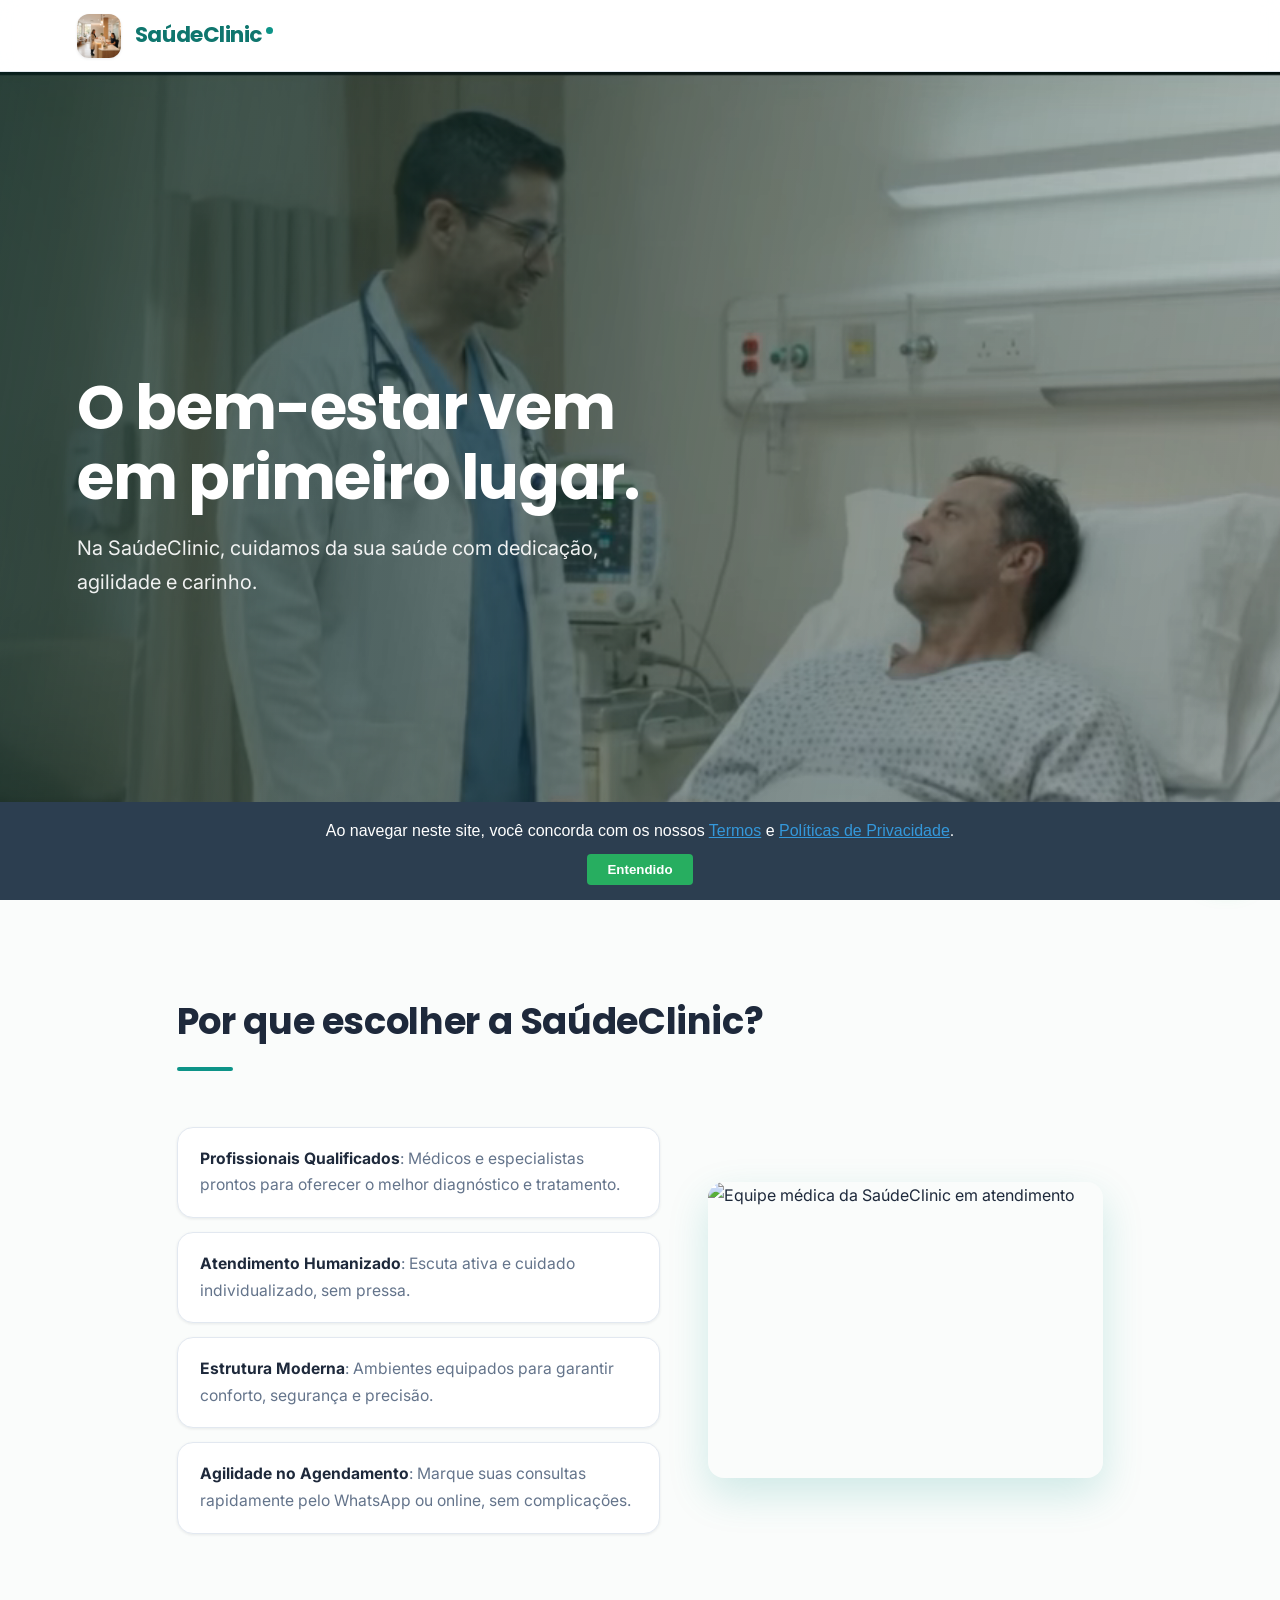
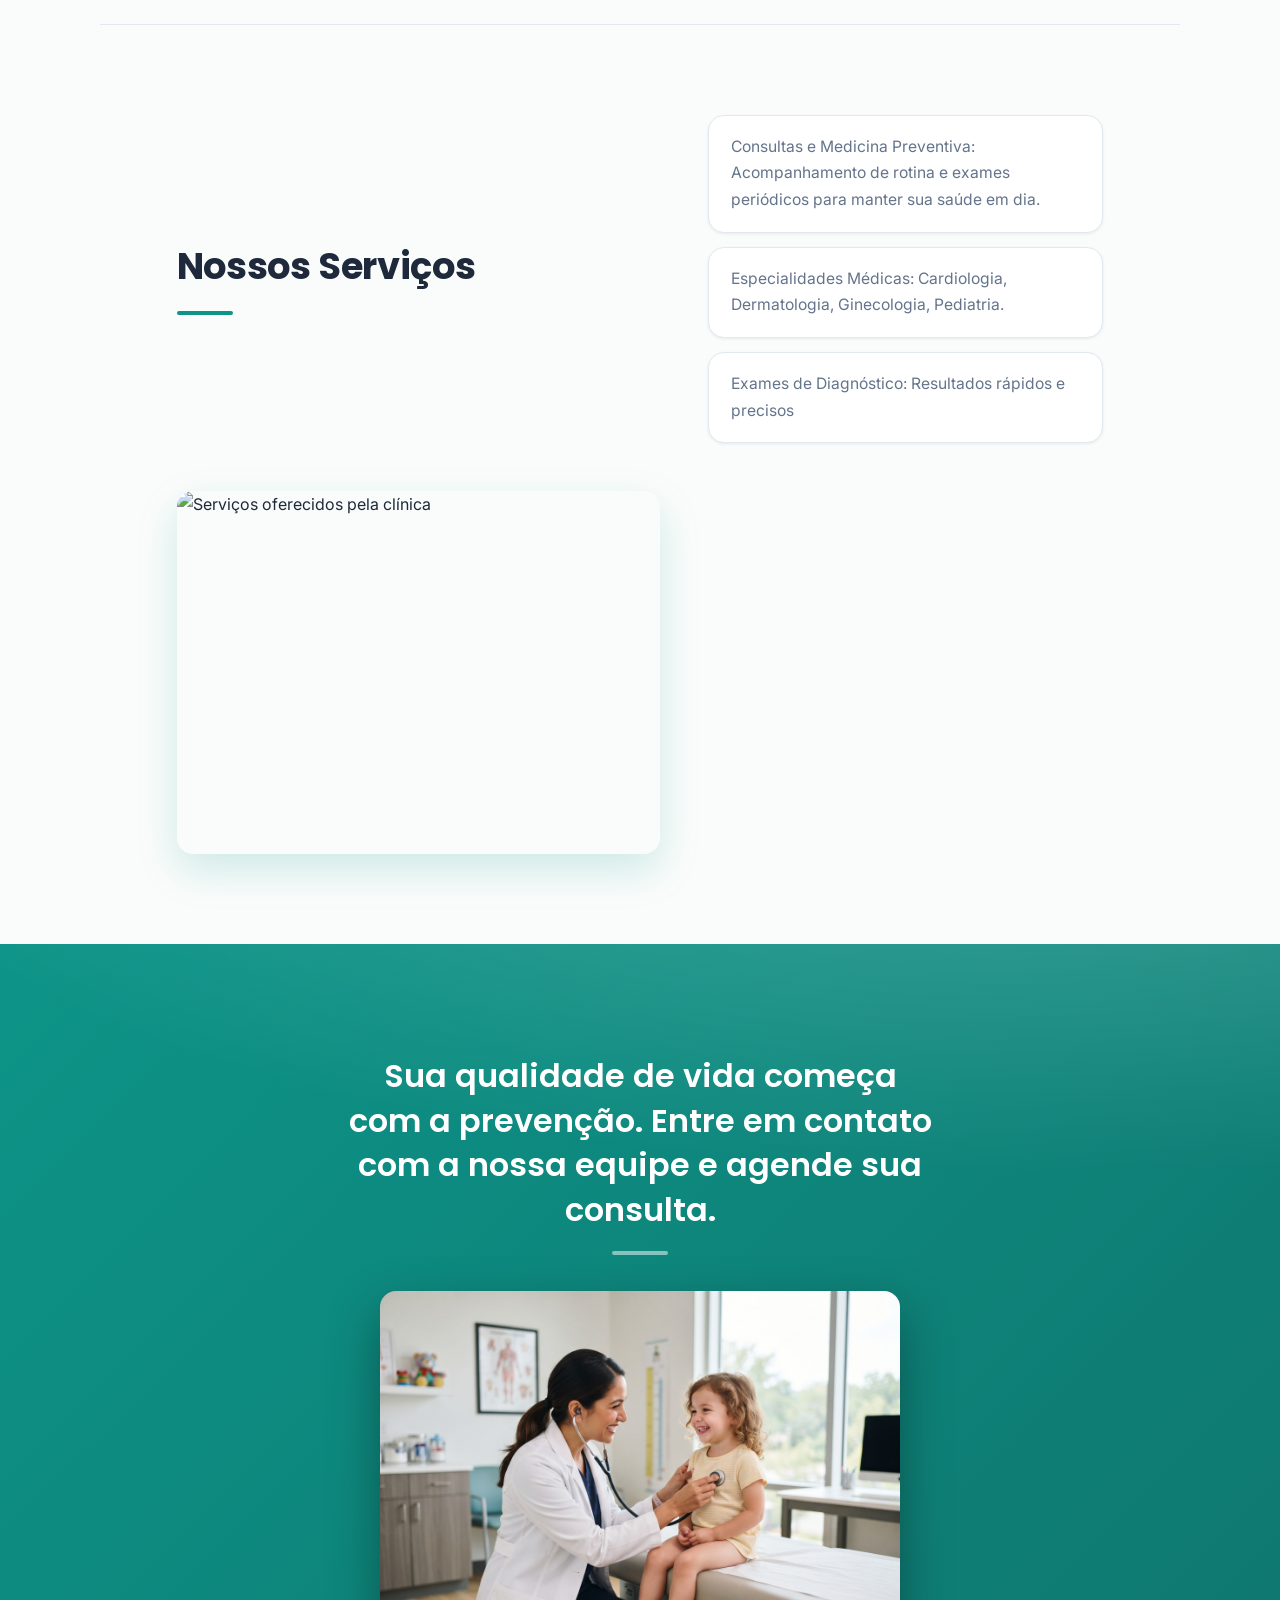
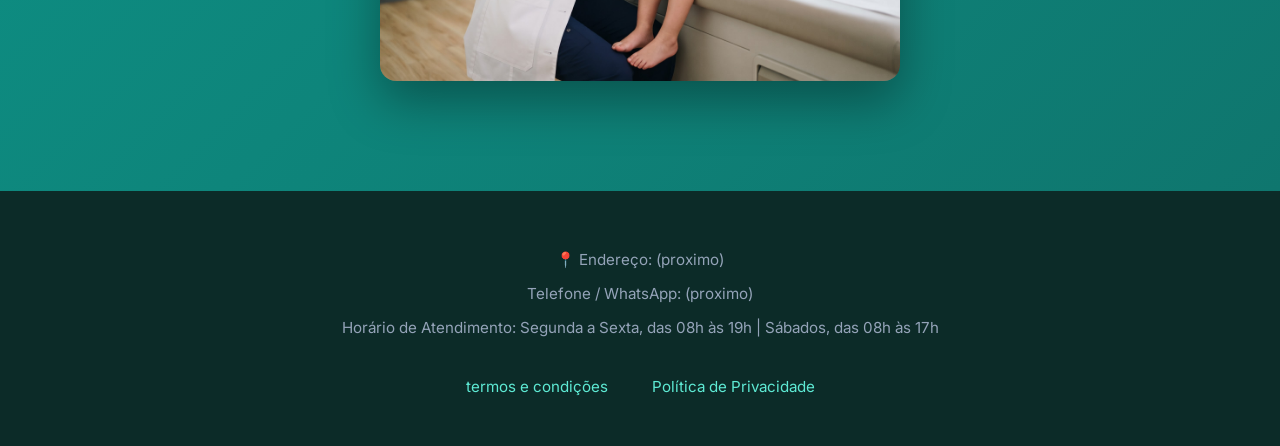
==== index.html @ 7f6b4da1 "Subiendo pagina de la clinica" ====
<!DOCTYPE html>
<html lang="pt-BR">
<head>
    <meta charset="UTF-8">
    <meta name="viewport" content="width=device-width, initial-scale=1.0">
    <title>Meu Demo</title>
    <link rel="stylesheet" href="style.css">
</head>
<body>
    <header>
        <!--título de la demo-->
        
        <nav>
            <img src="img/logo.jpg" alt="logo representativo" class="img">
            <a href="index.html" class="logo">SaúdeClinic</a>
        </nav>
        <video autoplay loop muted playsinline class="video_background">
          <source src="videos/video.mp4" type="video/mp4">
          <source src="videos/video.webm" type="video/webm">
          O seu Telefone não soporta esse formato de video
        </video>
        <h1>
            O bem-estar vem em primeiro lugar.
        </h1>
        <h4>
            Na SaúdeClinic, cuidamos da sua saúde com dedicação, agilidade e carinho.
        </h4>
    </header>
    <main>
      <section id= "por_que">       
        <h2>
            Por que escolher a SaúdeClinic?
        </h2>
        <ul>
            <li><strong>Profissionais Qualificados</strong>: Médicos e especialistas prontos para oferecer o melhor diagnóstico e tratamento.</li>
          
            <li><strong>Atendimento Humanizado</strong>: Escuta ativa e cuidado individualizado, sem pressa.</li>
          
            <li><strong>Estrutura Moderna</strong>: Ambientes equipados para garantir conforto, segurança e precisão.</li>
          
            <li><strong>Agilidade no Agendamento</strong>: Marque suas consultas rapidamente pelo WhatsApp ou online, sem complicações.</li>
          
        </ul>
        <img src="img/imagen1.jpg" alt="Equipe médica da SaúdeClinic em atendimento" class="img1">
      </section>
      <section id="servicio"> 
        
        <h2>Nossos Serviços</h2>
        <ul>
          
            <li>Consultas e Medicina Preventiva: Acompanhamento de rotina e exames periódicos para manter sua saúde em dia.</li>
          
            <li>Especialidades Médicas:  Cardiologia, Dermatologia, Ginecologia, Pediatria.</li>
          
            <li>Exames de Diagnóstico: Resultados rápidos e precisos </li>
          
        </ul>
        <img src="img/imagen2.jpg" alt="Serviços oferecidos pela clínica" class="img2">
      </section>
      <section id="qualidade">
        <h3>
            Sua qualidade de vida começa com a prevenção. Entre em contato com a nossa equipe e agende sua consulta.
        </h3>
        <img src="img/imagen3.jpg" alt="Consulta médica de qualidade" class="img3">
      </section>
    </main>
    <footer>
    <p> 
        📍 Endereço: (proximo)
    </p>
    <p>
        Telefone / WhatsApp: (proximo)
    </p>
    <p>
         Horário de Atendimento: Segunda a Sexta, das 08h às 19h | Sábados, das 08h às 17h
    </p>
    <a href="legal/termos.html">
      termos e condições
    </a>
    <a href="legal/privacidade.html">
      Política de Privacidade
    </a>
      
    </footer>
    <!-- Banner de privacidad -->
<div id="aviso-privacidad" style="display: none; position: fixed; bottom: 0; left: 0; right: 0; background: #2c3e50; color: #fff; padding: 15px; text-align: center; font-family: sans-serif; z-index: 9999;">
    <p style="margin: 0 0 10px 0;">
        Ao navegar neste site, você concorda com os nossos <a href="termos.html" style="color: #3498db;">Termos</a> e <a href="privacidade.html" style="color: #3498db;">Políticas de Privacidade</a>.
    </p>
    <button onclick="aceitarTermos()" style="background: #27ae60; color: white; border: none; padding: 8px 20px; border-radius: 4px; cursor: pointer; font-weight: bold;">
        Entendido
    </button>
</div>
    <script src="demo.js"></script>
</body>
</html>
---- style.css ----
/* =========================================================
   SAÚDECLINIC — UX Edition
   Paleta: verde clínico + neutros cálidos
   Tipografía: Poppins (títulos) + Inter (texto)
   ========================================================= */

@import url('https://fonts.googleapis.com/css2?family=Poppins:wght@400;600;700&family=Inter:wght@400;500&display=swap');

/* ===== Design tokens ===== */
:root {
  --primaria: #0d9488;
  --primaria-escura: #0f766e;
  --primaria-clara: #ccfbf1;
  --tinta: #1e293b;        /* texto principal */
  --tinta-suave: #64748b;  /* texto secundario */
  --fundo: #fafcfb;
  --carta: #ffffff;
  --borde: #e2e8f0;
  --radio: 16px;
  --sombra-sm: 0 1px 3px rgba(15, 23, 42, .08);
  --sombra-md: 0 8px 24px rgba(15, 23, 42, .10);
  --sombra-lg: 0 16px 40px rgba(13, 148, 136, .18);
  --fonte-titulo: 'Poppins', sans-serif;
  --fonte-texto: 'Inter', sans-serif;
  --nav-h: 72px;
}

/* ===== Reset ===== */
* { margin: 0; padding: 0; box-sizing: border-box; }

html { scroll-behavior: smooth; } /* scroll suave entre secciones */

body {
  font-family: var(--fonte-texto);
  color: var(--tinta);
  background: var(--fundo);
  line-height: 1.7;
  padding-top: var(--nav-h);
}

img { max-width: 100%; display: block; }

h1, h2, h3, .logo { font-family: var(--fonte-titulo); }

/* ===== NAV: fijo, limpio, con estado scroll ===== */
nav {
  position: fixed;
  top: 0; left: 0;
  width: 100%;
  height: var(--nav-h);
  display: flex;
  align-items: center;
  gap: 14px;
  padding: 0 6vw;
  background: rgba(255, 255, 255, .85);
  backdrop-filter: blur(12px);          /* efecto cristal */
  -webkit-backdrop-filter: blur(12px);
  border-bottom: 1px solid var(--borde);
  z-index: 1000;
}

nav .img {
  width: 44px; height: 44px;
  border-radius: 12px;
  object-fit: cover;
  box-shadow: var(--sombra-sm);
  transition: transform .3s ease;
}

nav .img:hover { transform: scale(1.08) rotate(-3deg); }

nav .logo {
  font-size: 1.35rem;
  font-weight: 700;
  letter-spacing: -.02em;
  color: var(--primaria-escura);
  text-decoration: none;
  display: flex;
  align-items: center;
  gap: 4px;
}

nav .logo::after {
  content: "";               /* puntito de marca */
  width: 7px; height: 7px;
  border-radius: 50%;
  background: var(--primaria);
  margin-bottom: 10px;
}

/* ===== HEADER: hero con video ===== */
header {
  position: relative;
  min-height: calc(100vh - var(--nav-h));
  display: flex;
  flex-direction: column;
  justify-content: center;
  align-items: flex-start;   /* alineado a la izquierda = más natural de leer */
  padding: 0 6vw;
  overflow: hidden;
  color: #fff;
}

.video_background {
  position: absolute;
  inset: 0;
  width: 100%; height: 100%;
  object-fit: cover;
  z-index: -2;
}

/* degradado oscuro: más fuerte abajo, texto siempre legible */
header::after {
  content: "";
  position: absolute;
  inset: 0;
  background: linear-gradient(100deg,
    rgba(6, 40, 37, .78) 0%,
    rgba(6, 40, 37, .45) 55%,
    rgba(6, 40, 37, .25) 100%);
  z-index: -1;
}

header h1 {
  font-size: clamp(2.2rem, 5vw, 3.8rem); /* fluido: nunca gigante ni chico */
  font-weight: 700;
  line-height: 1.15;
  letter-spacing: -.02em;
  max-width: 15ch;              /* ancho de lectura ideal */
  margin-bottom: 18px;
  animation: subir .8s ease-out both;
}

header h4 {
  font-size: clamp(1rem, 2vw, 1.25rem);
  font-weight: 400;
  max-width: 46ch;
  color: rgba(255, 255, 255, .92);
  animation: subir .8s .15s ease-out both;
}

@keyframes subir {
  from { opacity: 0; transform: translateY(24px); }
  to   { opacity: 1; transform: translateY(0); }
}

/* ===== SECCIONES: ritmo y jerarquía ===== */
section {
  max-width: 1080px;
  margin: 0 auto;
  padding: 90px 6vw;
}

section h2 {
  font-size: clamp(1.6rem, 3.5vw, 2.3rem);
  font-weight: 700;
  color: var(--tinta);
  letter-spacing: -.01em;
  margin-bottom: 8px;
}

/* subtítulo implícito: una línea decorativa corta bajo cada h2 */
section h2::after {
  content: "";
  display: block;
  width: 56px; height: 4px;
  border-radius: 4px;
  background: var(--primaria);
  margin-top: 14px;
}

#por_que { border-bottom: 1px solid var(--borde); }

/* imagen + lista en dos columnas (escritorio) */
#por_que, #servicio {
  display: grid;
  grid-template-columns: 1.1fr .9fr;
  gap: 48px;
  align-items: center;
}

#por_que h2, #servico h2 { grid-column: 1 / -1; }

/* ===== Tarjetas de lista ===== */
section ul { list-style: none; display: grid; gap: 14px; }

section li {
  background: var(--carta);
  border: 1px solid var(--borde);
  border-radius: var(--radio);
  padding: 18px 22px;
  font-size: .98rem;
  color: var(--tinta-suave);
  box-shadow: var(--sombra-sm);
  transition: transform .25s ease, box-shadow .25s ease, border-color .25s ease;
}

/* UX: la tarjeta reacciona al pasar el mouse — feedback vivo */
section li:hover {
  transform: translateY(-3px);
  box-shadow: var(--sombra-md);
  border-color: var(--primaria);
}

/* resalta la palabra clave en negrita que ya tienes en el texto */
section li strong { color: var(--tinta); }

/* ===== Imágenes de sección ===== */
section img {
  width: 100%;
  border-radius: var(--radio);
  box-shadow: var(--sombra-lg);
  aspect-ratio: 4 / 3;
  object-fit: cover;
  transition: transform .4s ease;
}

section img:hover { transform: scale(1.02); }

/* ===== Sección "qualidade": CTA final ===== */
#qualidade {
  grid-template-columns: 1fr;         /* ocupa todo el ancho */
  max-width: none;
  background:
    radial-gradient(1200px 400px at 80% -20%, rgba(204, 251, 241, .25), transparent),
    linear-gradient(135deg, var(--primaria) 0%, var(--primaria-escura) 100%);
  color: #fff;
  text-align: center;
  border-radius: 0;
  padding: 110px 6vw;
}

#qualidade h3 {
  font-size: clamp(1.4rem, 3vw, 2rem);
  font-weight: 600;
  max-width: 28ch;
  margin: 0 auto 36px;
  line-height: 1.4;
}

#qualidade h3::after {
  content: "";
  display: block;
  width: 56px; height: 4px;
  border-radius: 4px;
  background: rgba(255, 255, 255, .5);
  margin: 18px auto 0;
}

#qualidade img {
  width: min(520px, 90%);
  margin: 0 auto;
  border-radius: var(--radio);
  box-shadow: 0 20px 50px rgba(0, 0, 0, .35);
}

/* ===== FOOTER ===== */
footer {
  background: #0c2b28;
  color: #94a3b8;
  text-align: center;
  padding: 56px 20px 40px;
  font-size: .95rem;
}

footer p { margin-bottom: 8px; }

footer a {
  display: inline-block;
  color: #5eead4;
  text-decoration: none;
  margin: 20px 8px 0;
  padding: 6px 12px;
  border-radius: 8px;
  transition: background .25s ease;
}

footer a:hover { background: rgba(94, 234, 212, .12); }

/* ===== Responsive ===== */
@media (max-width: 760px) {
  #por_que, #servico { grid-template-columns: 1fr; }

  section { padding: 64px 6vw; }

  /* en móvil la imagen va primero: impacto visual antes del texto */
  #por_que img, #servico img { order: -1; }
}
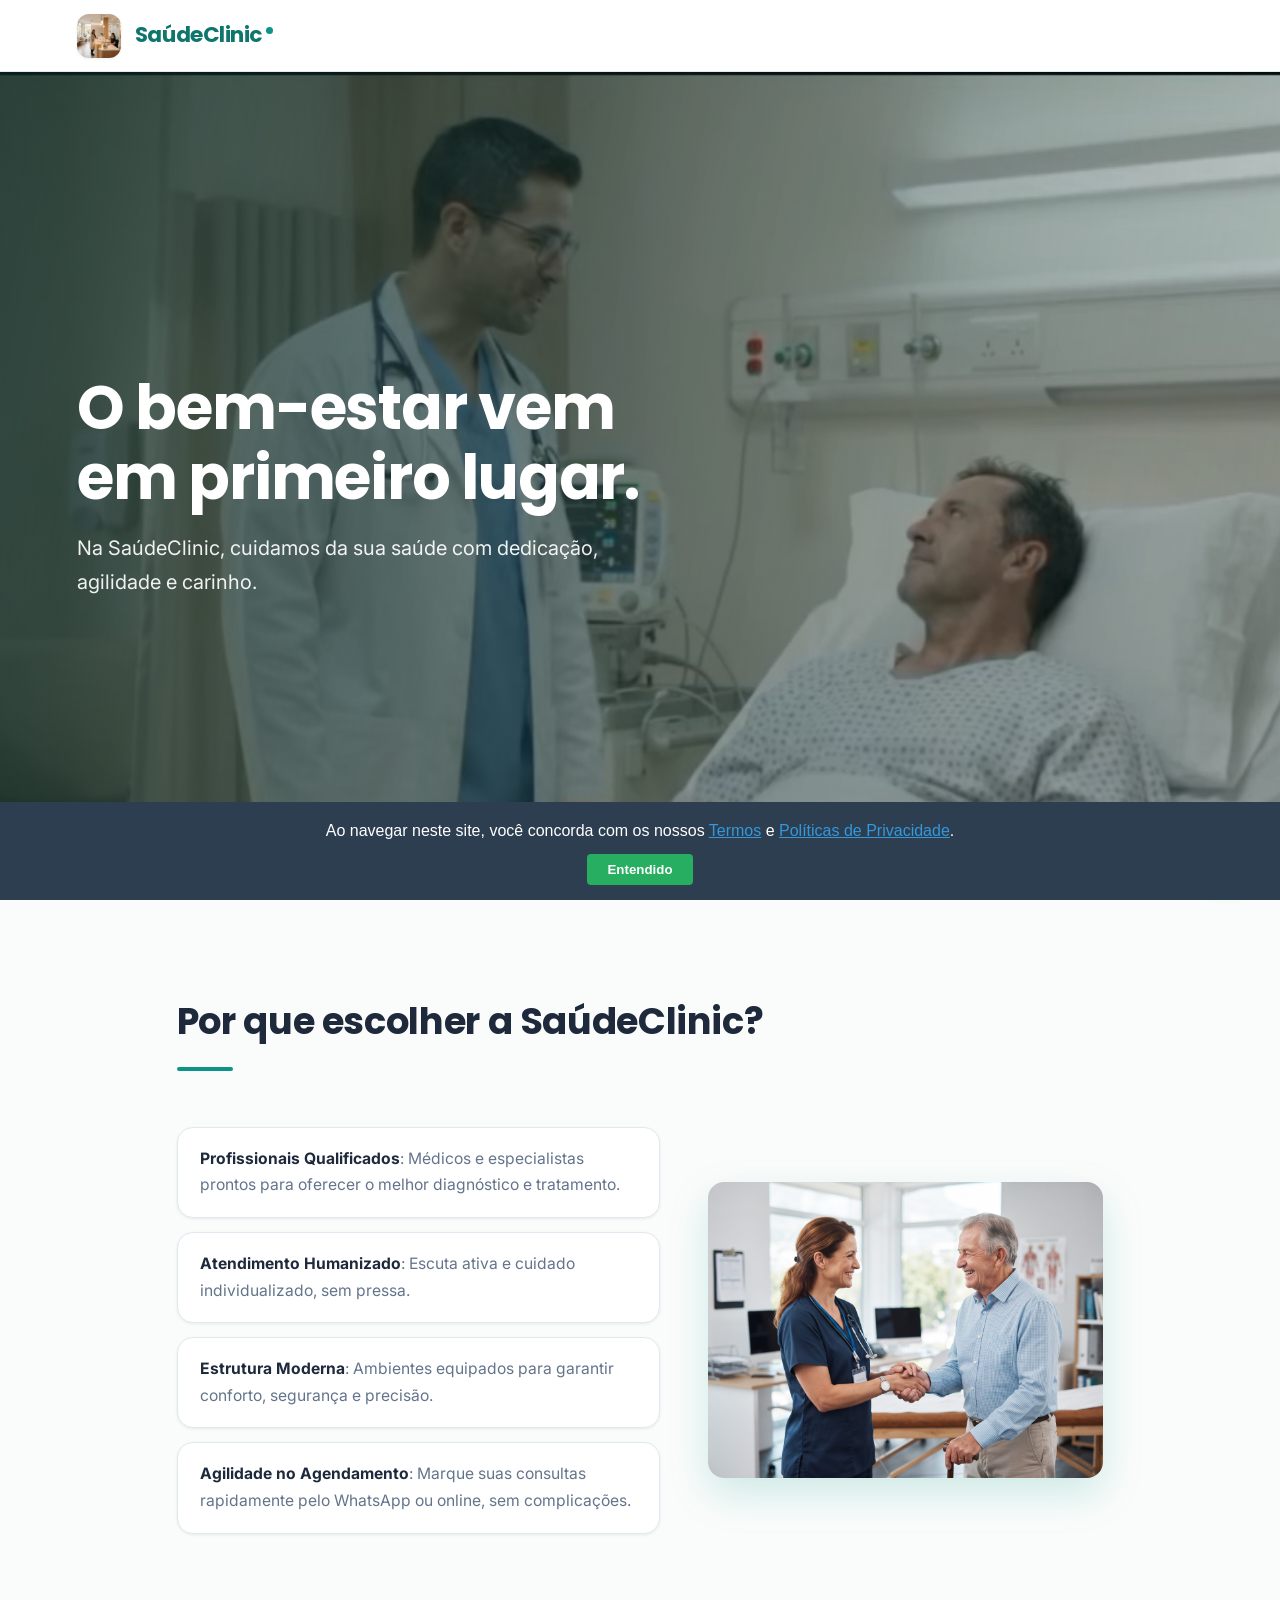
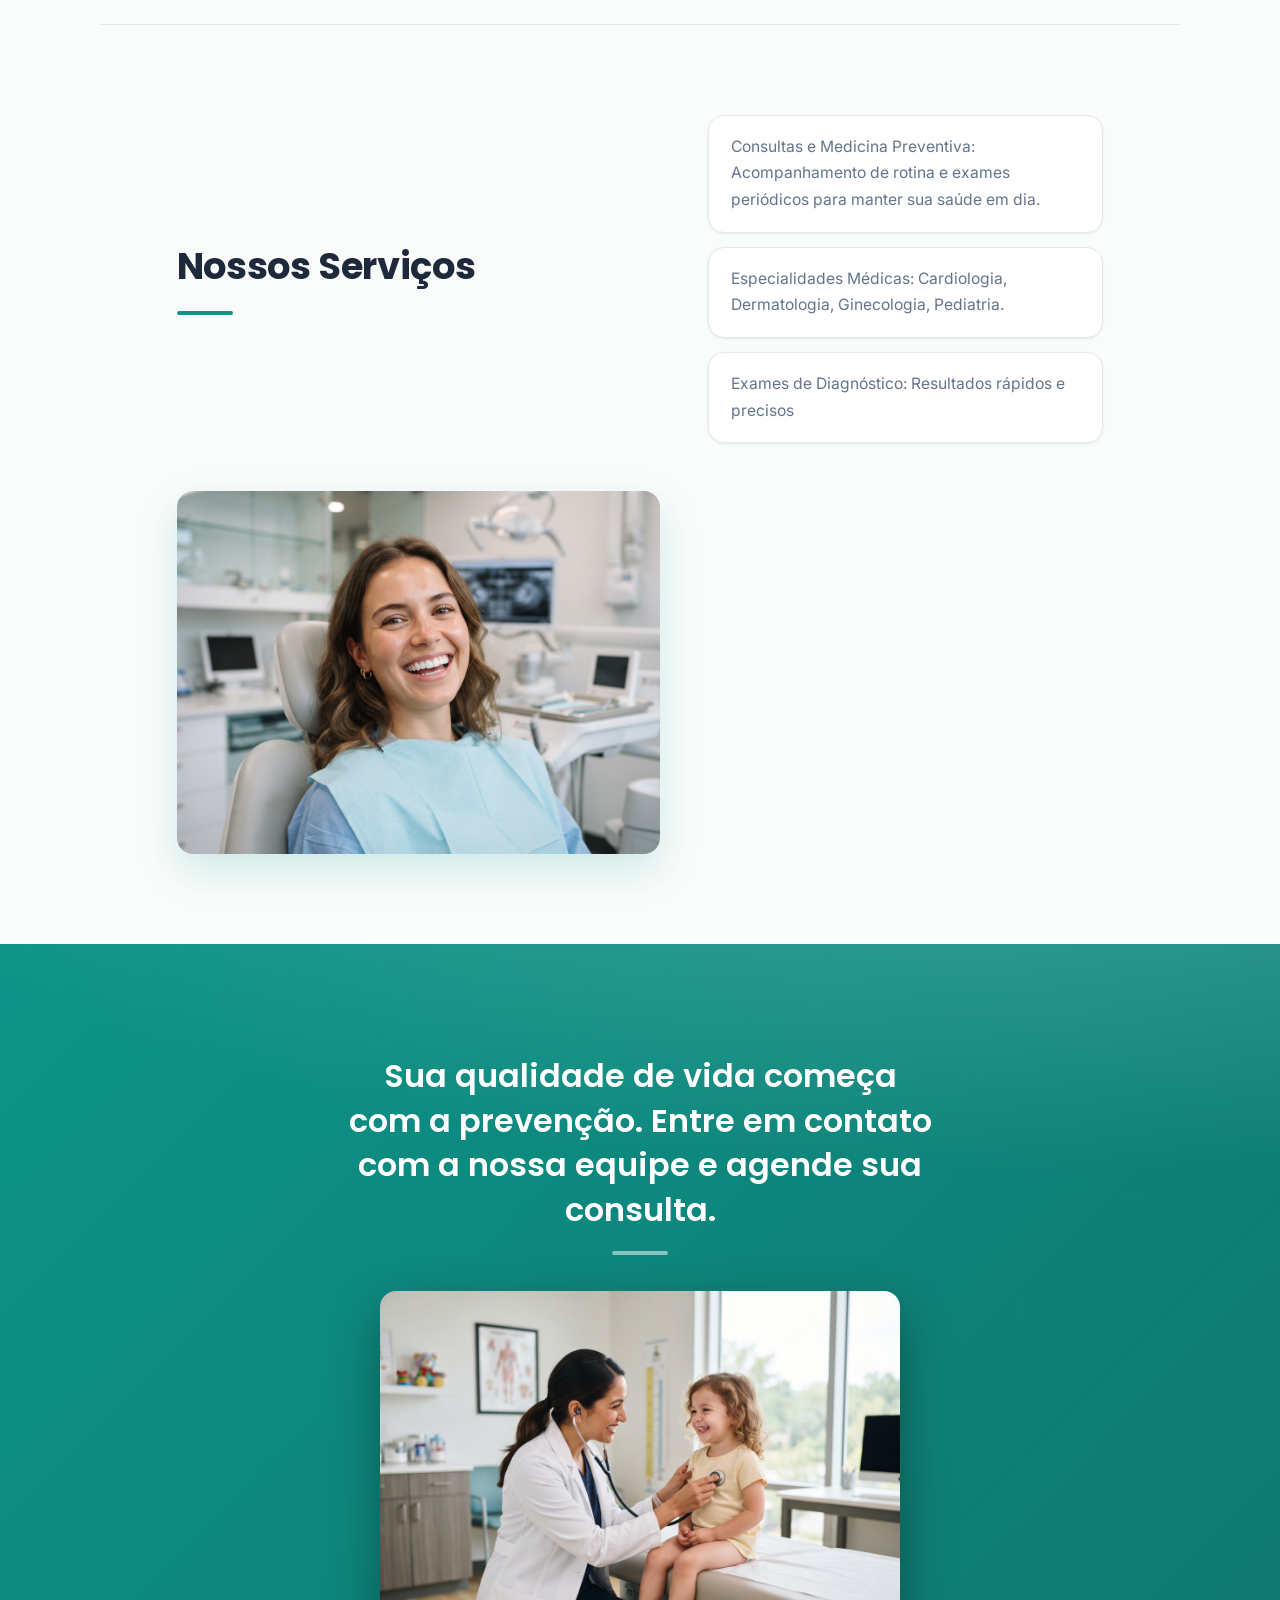
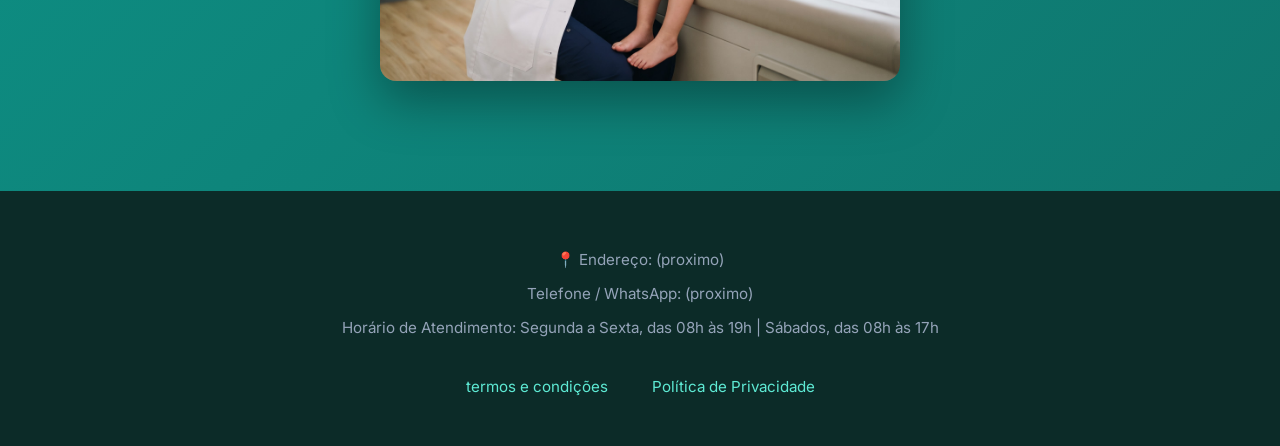
==== commit 8660b5c7: "Fix image filenames to use correct casing" ====
--- a/index.html
+++ b/index.html
@@ -27,7 +27,7 @@
         </h4>
     </header>
     <main>
-      <section id= "por_que">       
+      <section id="por_que">       
         <h2>
             Por que escolher a SaúdeClinic?
         </h2>
@@ -41,7 +41,7 @@
             <li><strong>Agilidade no Agendamento</strong>: Marque suas consultas rapidamente pelo WhatsApp ou online, sem complicações.</li>
           
         </ul>
-        <img src="img/imagen1.jpg" alt="Equipe médica da SaúdeClinic em atendimento" class="img1">
+        <img src="img/Imagen1.jpg" alt="Equipe médica da SaúdeClinic em atendimento" class="img1">
       </section>
       <section id="servicio"> 
         
@@ -55,7 +55,7 @@
             <li>Exames de Diagnóstico: Resultados rápidos e precisos </li>
           
         </ul>
-        <img src="img/imagen2.jpg" alt="Serviços oferecidos pela clínica" class="img2">
+        <img src="img/Imagen2.jpg" alt="Serviços oferecidos pela clínica" class="img2">
       </section>
       <section id="qualidade">
         <h3>
@@ -93,4 +93,4 @@
 </div>
     <script src="demo.js"></script>
 </body>
-</html>+</html>
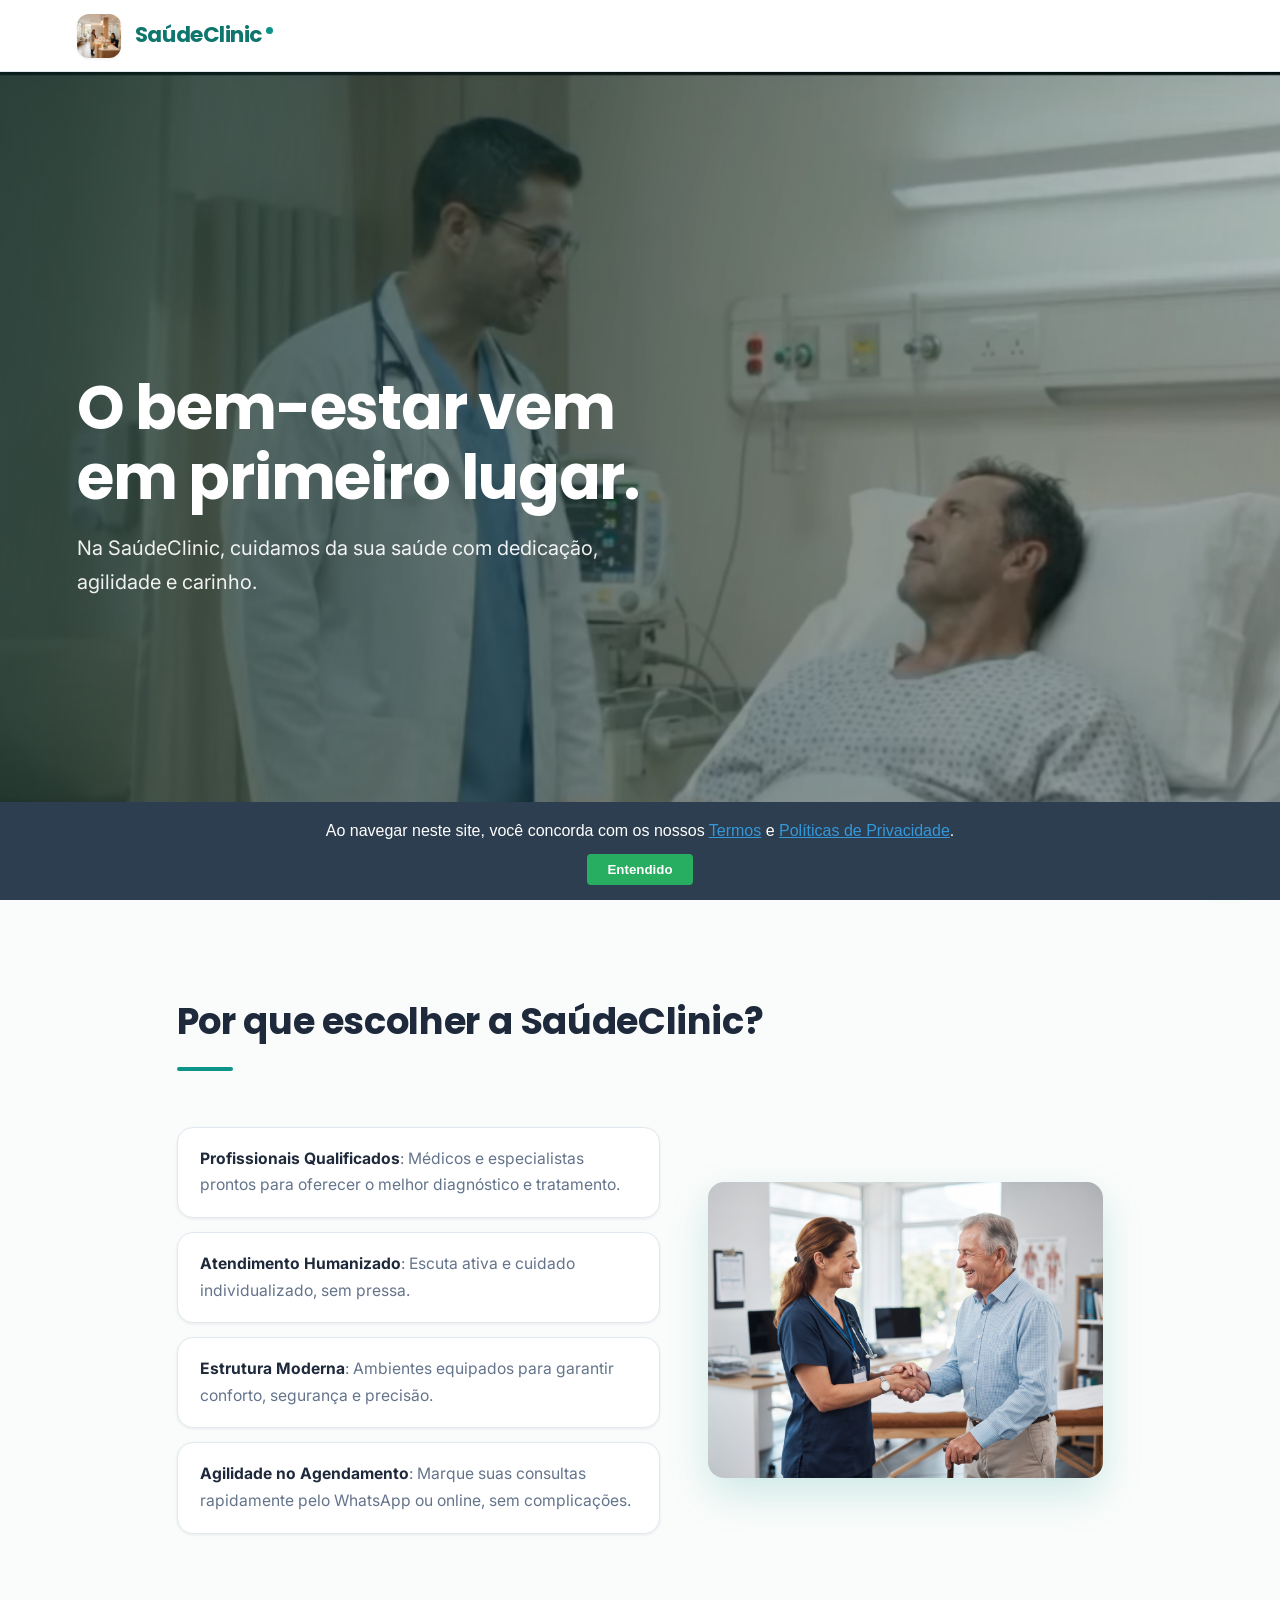
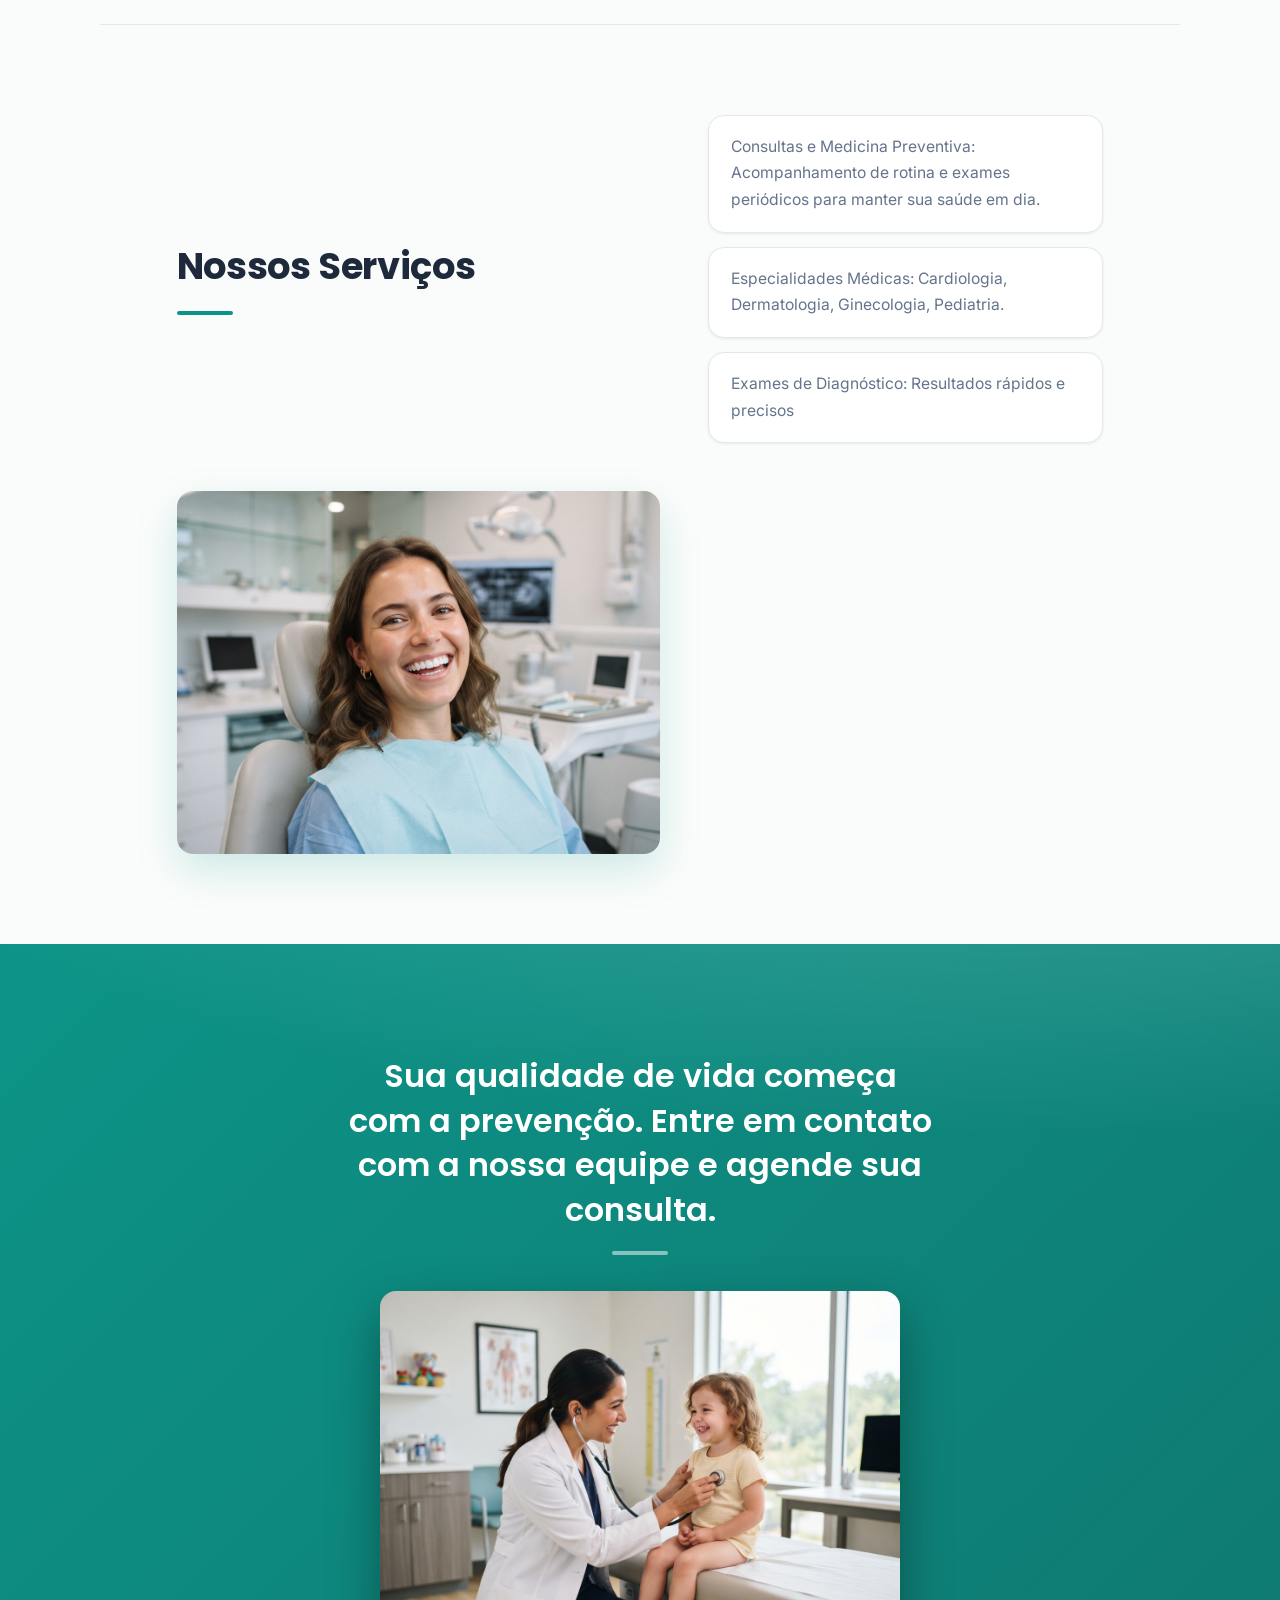
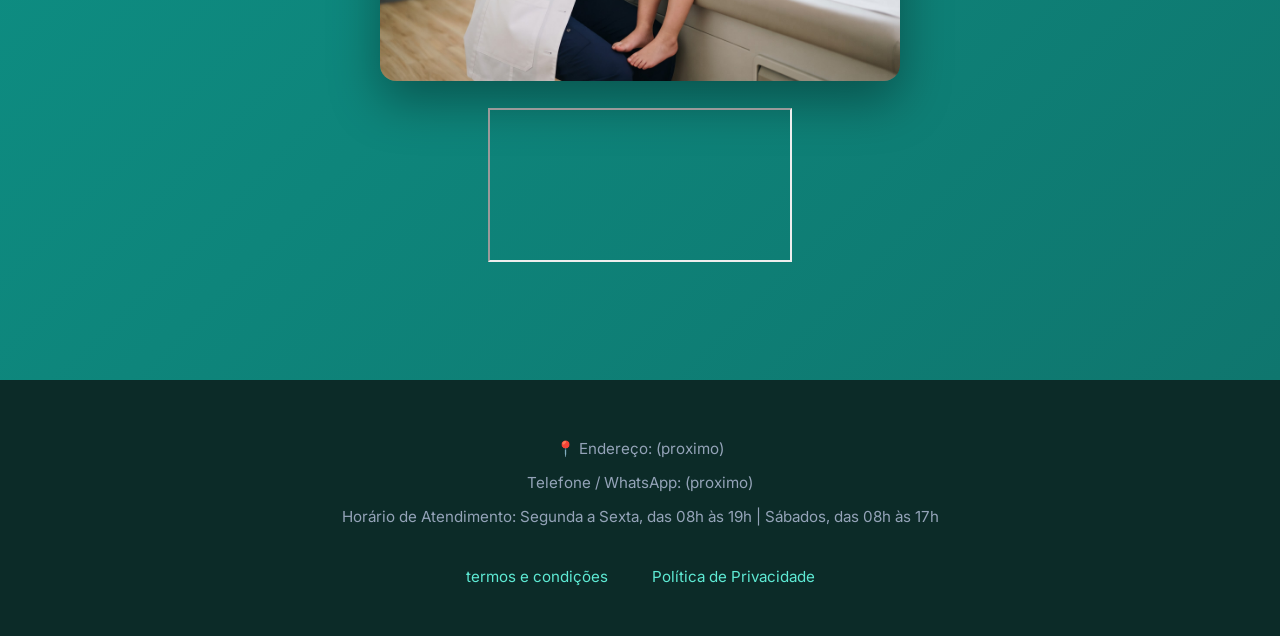
==== commit e6119031: "Insert responsive map container in index.html Added a responsive map container with Google Maps ifra" ====
--- a/index.html
+++ b/index.html
@@ -62,6 +62,15 @@
             Sua qualidade de vida começa com a prevenção. Entre em contato com a nossa equipe e agende sua consulta.
         </h3>
         <img src="img/imagen3.jpg" alt="Consulta médica de qualidade" class="img3">
+          <br>
+          <!-- Contenedor Responsivo del Mapa -->
+<div class="mapa-container">
+  <iframe 
+    src="https://www.google.com/maps/embed?pb=!1m18!1m12!1m3!1d15935.340919246187!2d-60.016335!3d-3.103831!2m3!1f0!2f0!3f0!3m2!1i1024!2i768!4f13.1!3m3!1m2!1s0x926c1ab4145ef2a1%3A0x868c2d28f0bf19c1!2sAdrian%C3%B3polis%2C%20Manaus%20-%20AM!5e0!3m2!1ses!2sbr!4v1700000000000!5m2!1ses!2sbr" 
+    loading="lazy" 
+    referrerpolicy="no-referrer-when-downgrade">
+  </iframe>
+    </div>
       </section>
     </main>
     <footer>
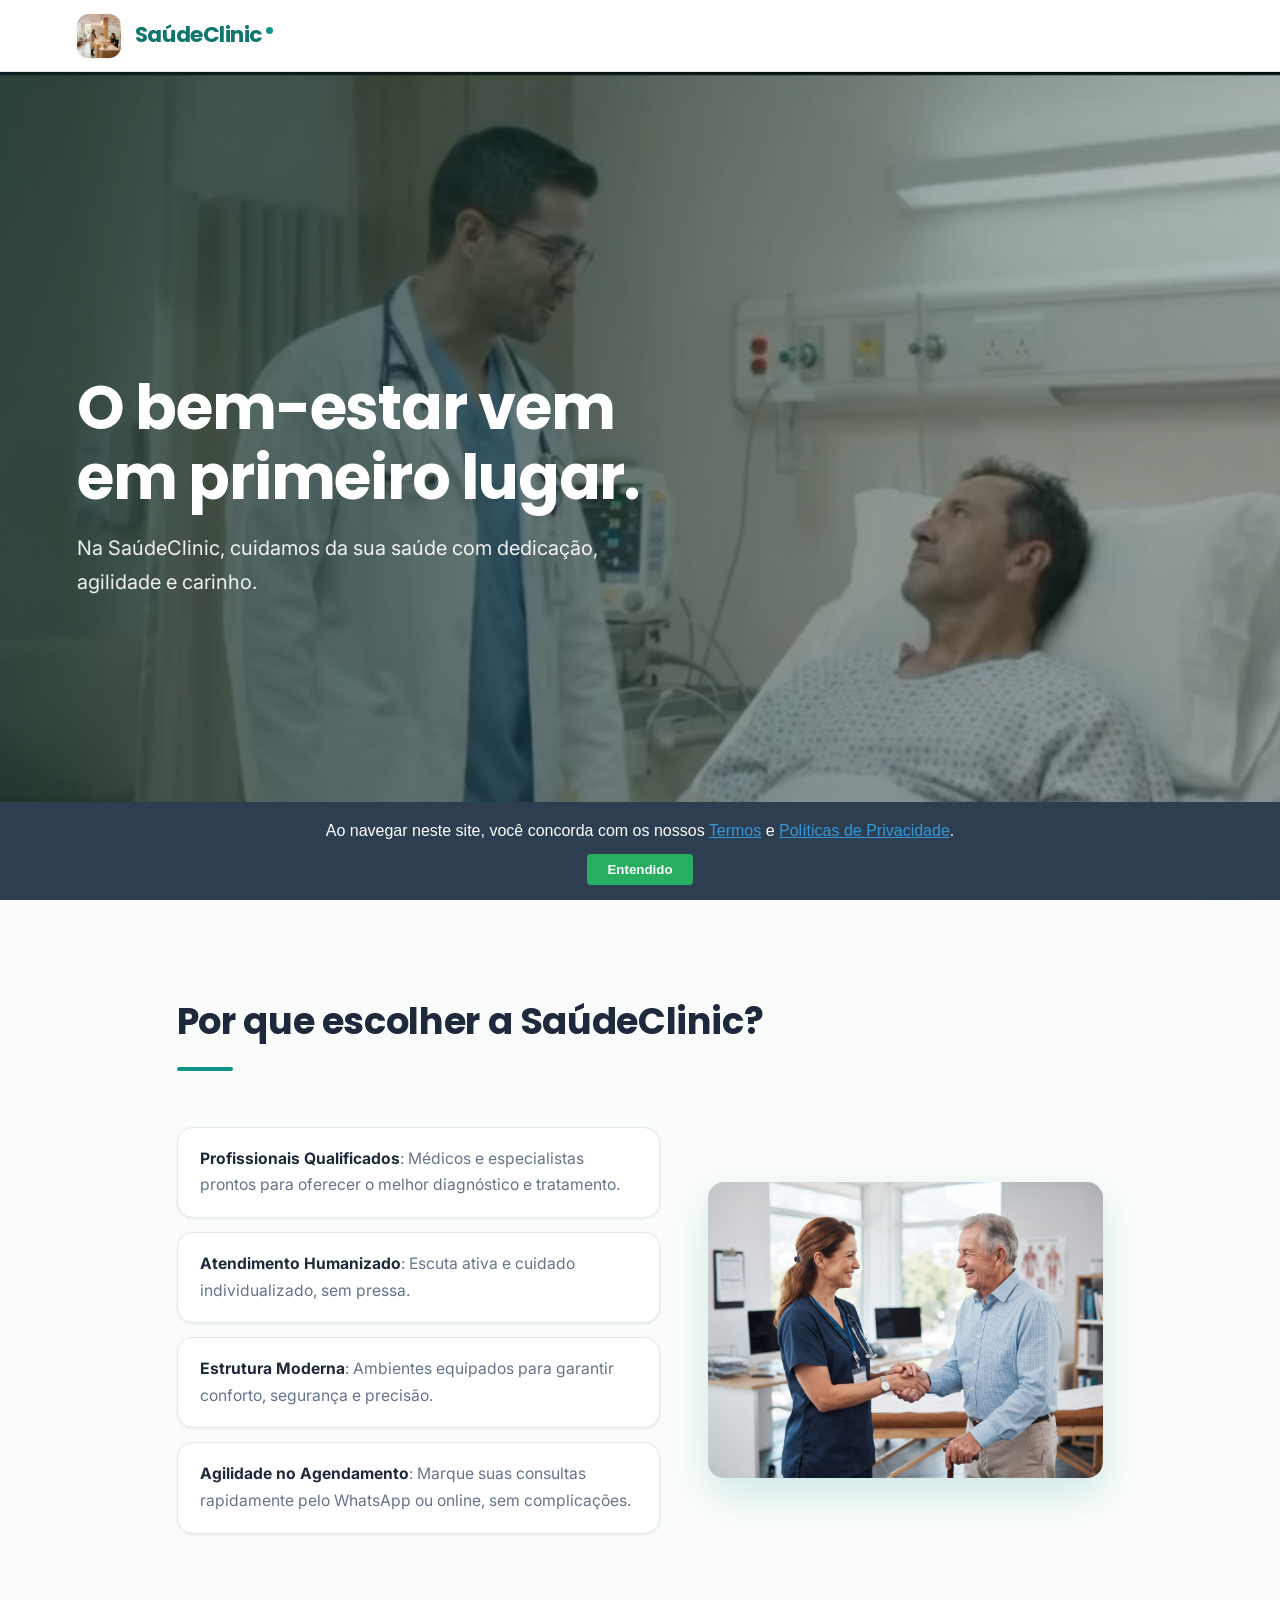
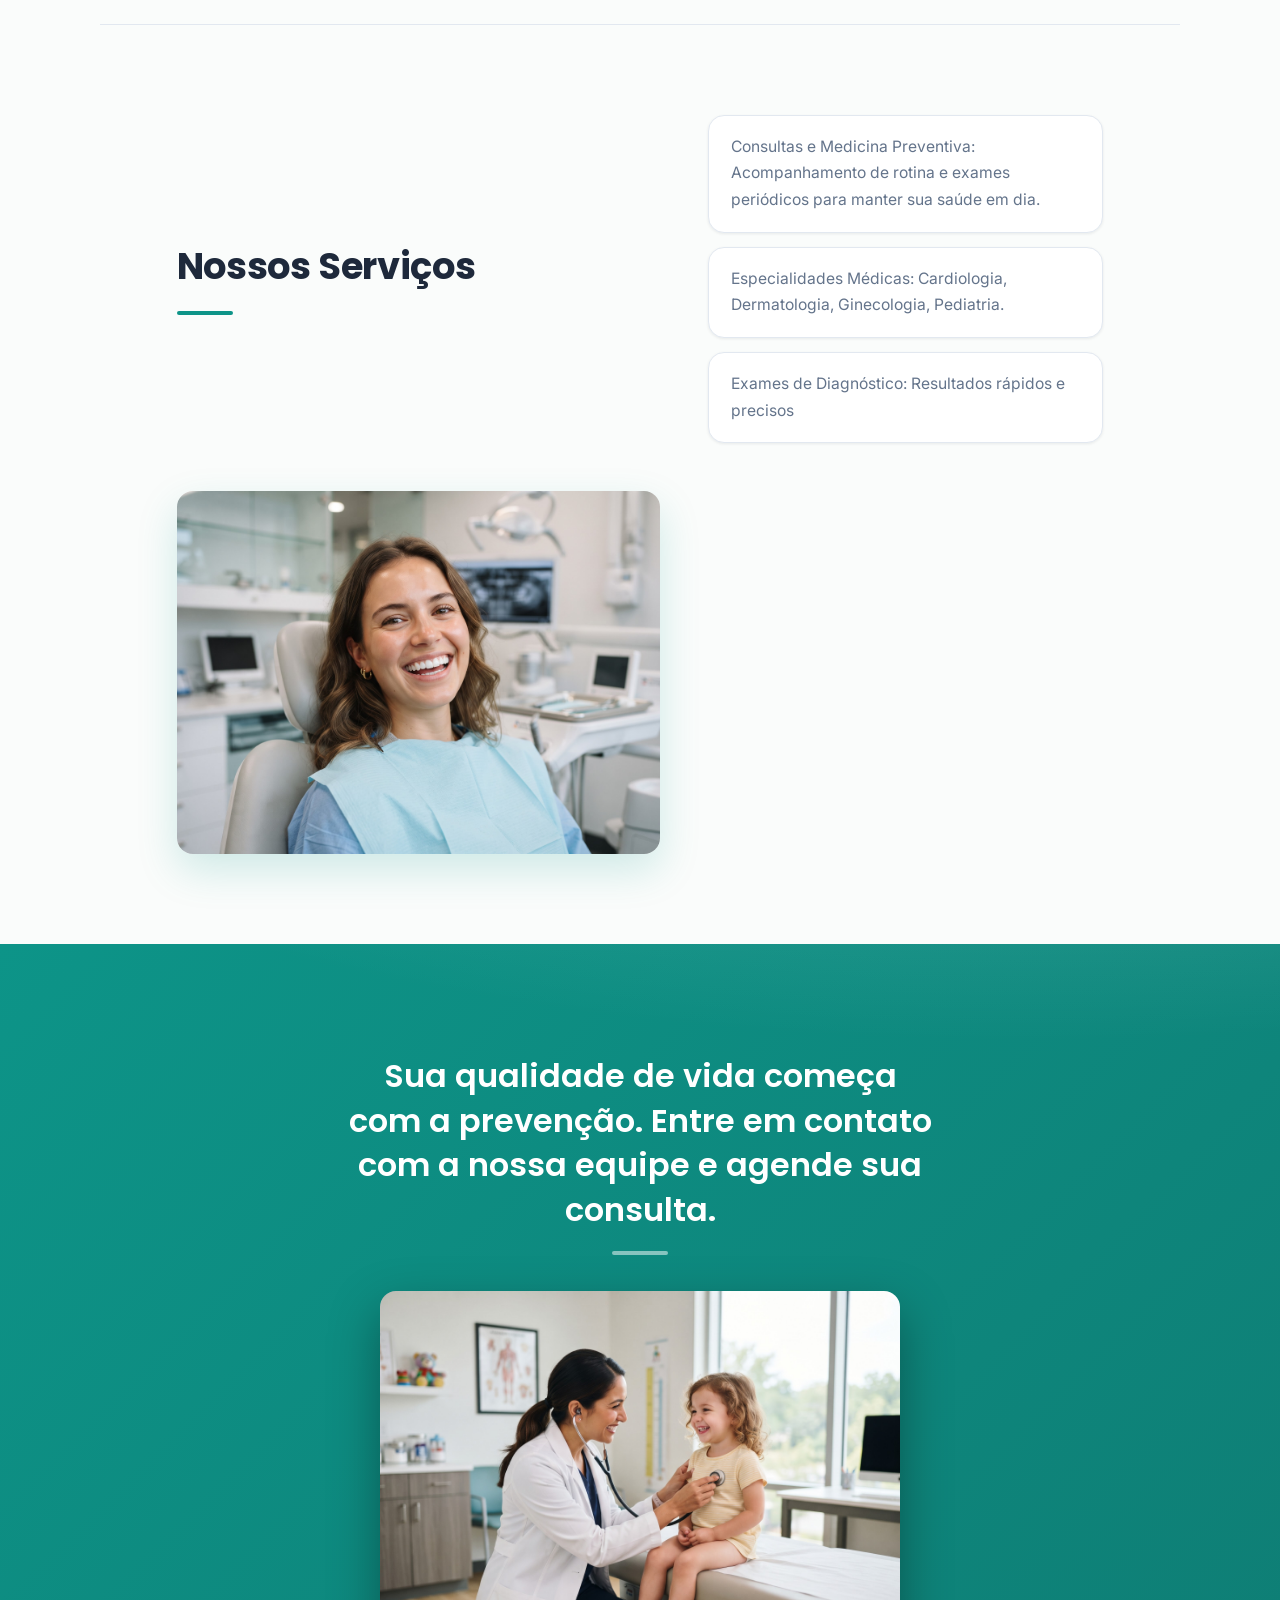
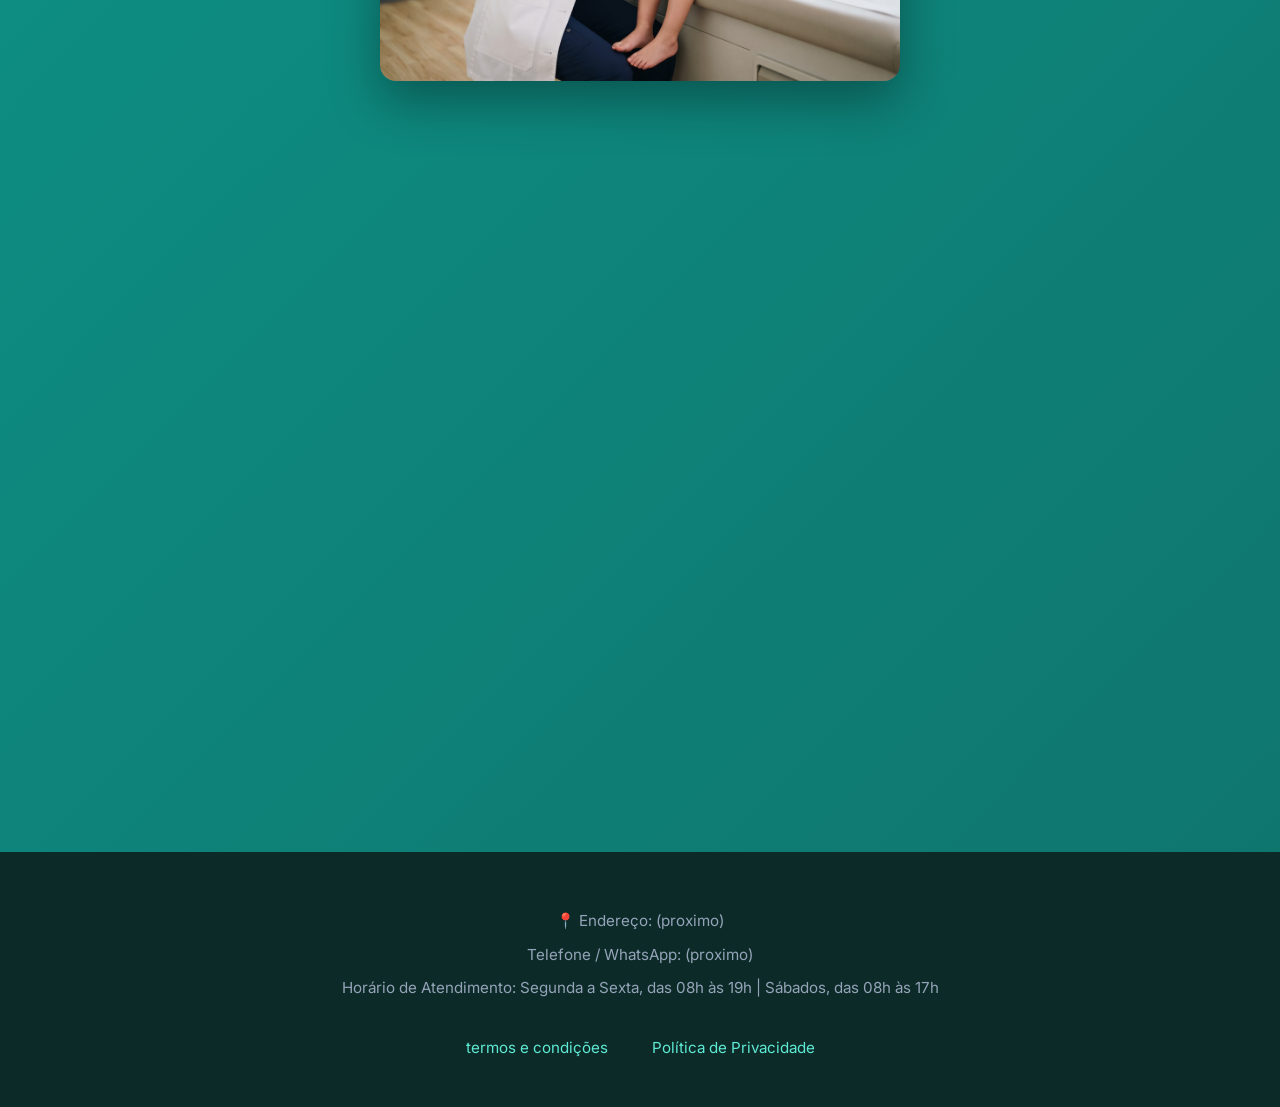
==== commit af5df164: "Add Google site verification meta tag Added Google site verification meta tag." ====
--- a/index.html
+++ b/index.html
@@ -5,6 +5,7 @@
     <meta name="viewport" content="width=device-width, initial-scale=1.0">
     <title>Meu Demo</title>
     <link rel="stylesheet" href="style.css">
+    <meta name="google-site-verification" content="VJ2mWwG1TnEMxkJ_hwZb94ORryrReCkLu_aJuIpv4B4" />
 </head>
 <body>
     <header>
--- a/style.css
+++ b/style.css
@@ -286,3 +286,30 @@
   /* en móvil la imagen va primero: impacto visual antes del texto */
   #por_que img, #servico img { order: -1; }
 }
+
+/* Contenedor fluido con proporción de aspecto fija */
+  .mapa-container {
+    position: relative;
+    width: 100%;
+    height: 0;
+    padding-bottom: 56.25%; /* Proporción 16:9 perfecta para cualquier pantalla */
+    overflow: hidden;
+    border-radius: 12px;
+  }
+
+  /* El iframe se adapta dinámicamente al tamaño del contenedor parent */
+  .mapa-container iframe {
+    position: absolute;
+    top: 0;
+    left: 0;
+    width: 100%;
+    height: 100%;
+    border: 0;
+  }
+
+  /* Ajuste de altura en pantallas de celular muy pequeñas */
+  @media (max-width: 480px) {
+    .mapa-container {
+      padding-bottom: 75%; /* Proporción 4:3 para que no quede tan angosto en móviles */
+    }
+  }
